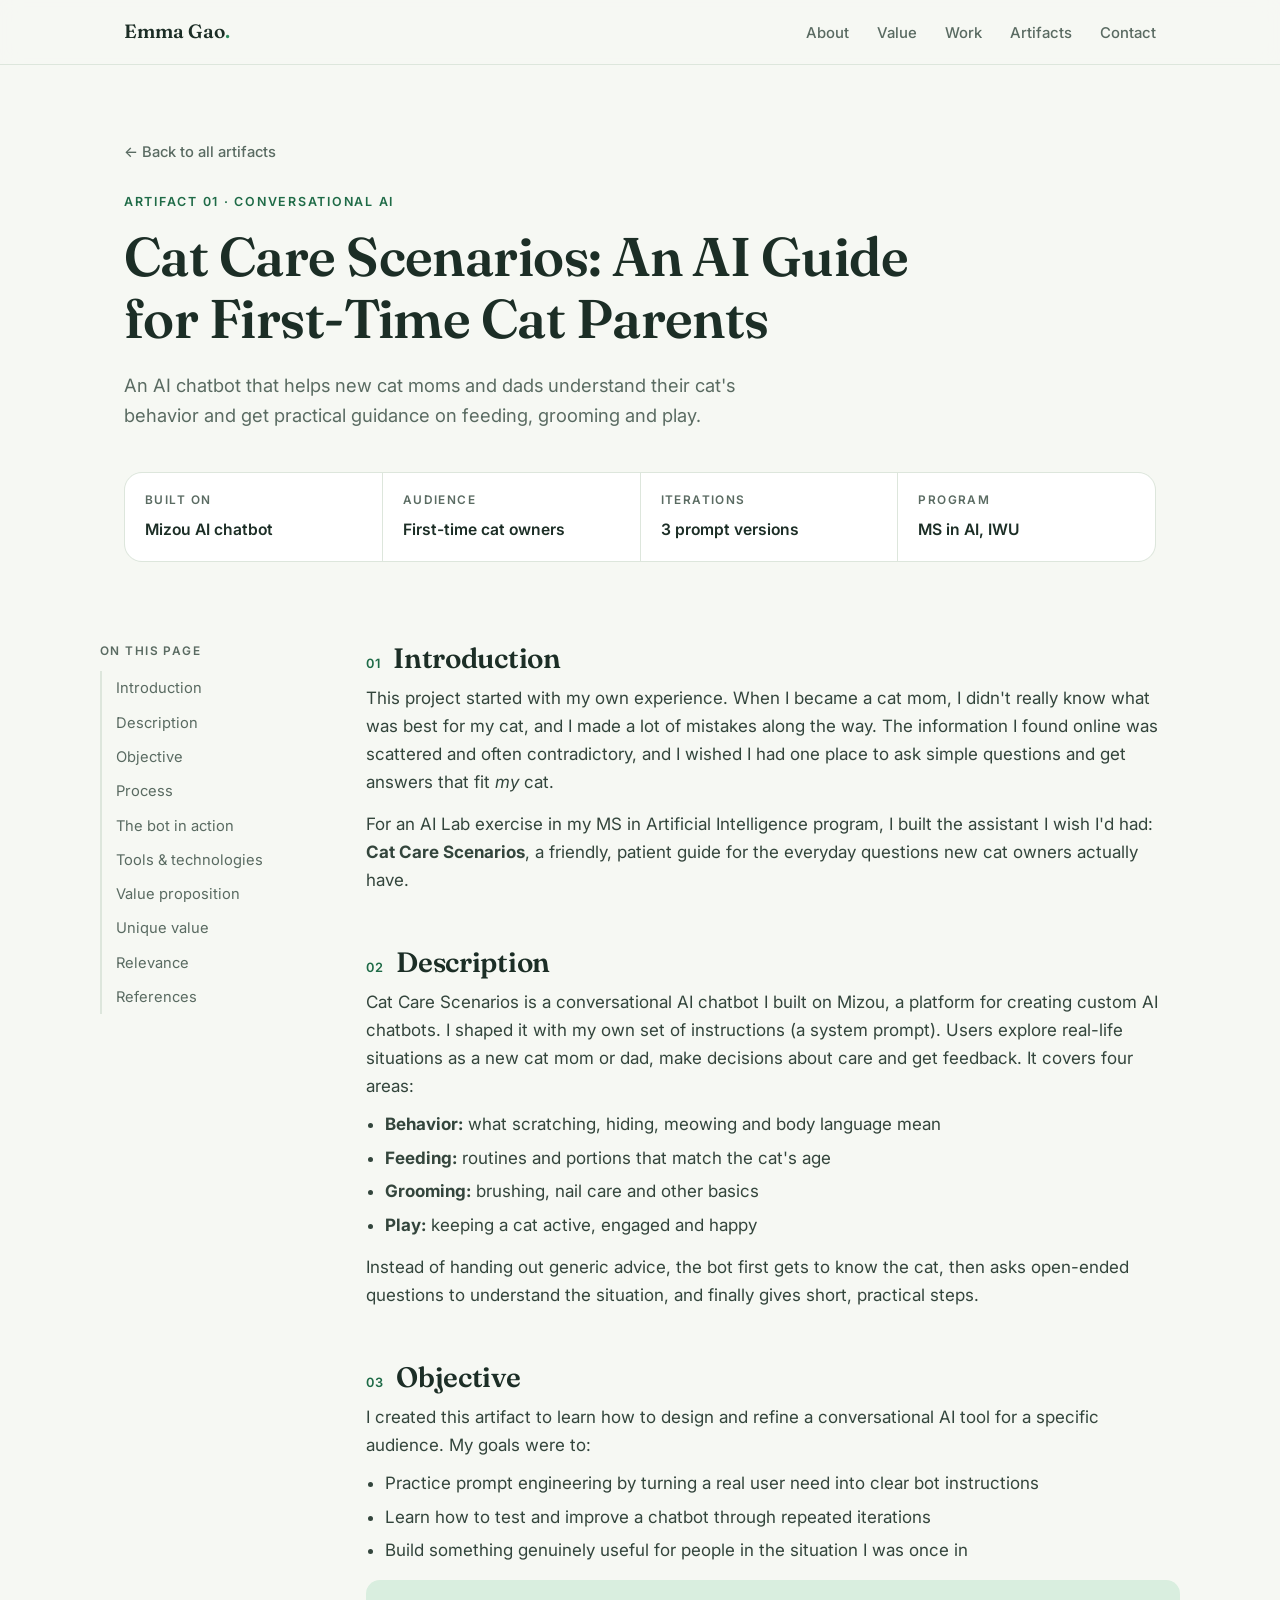
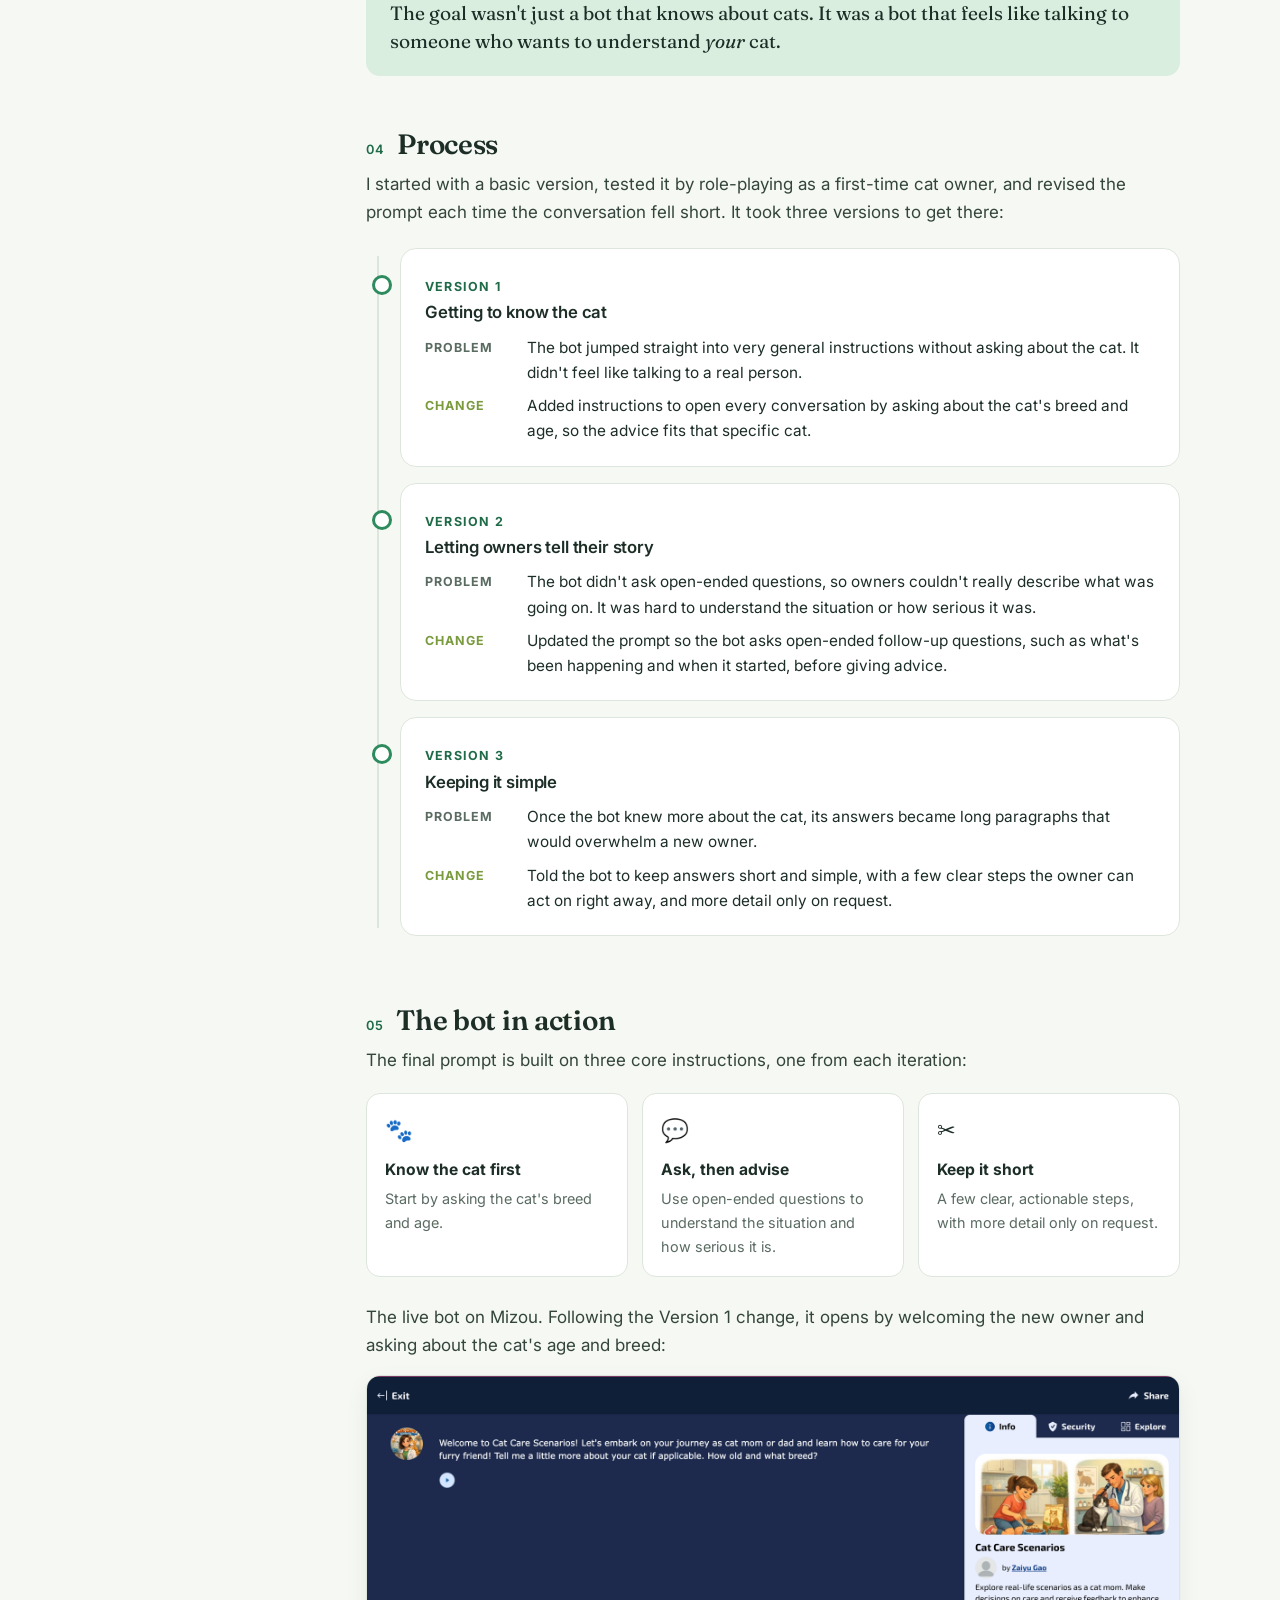
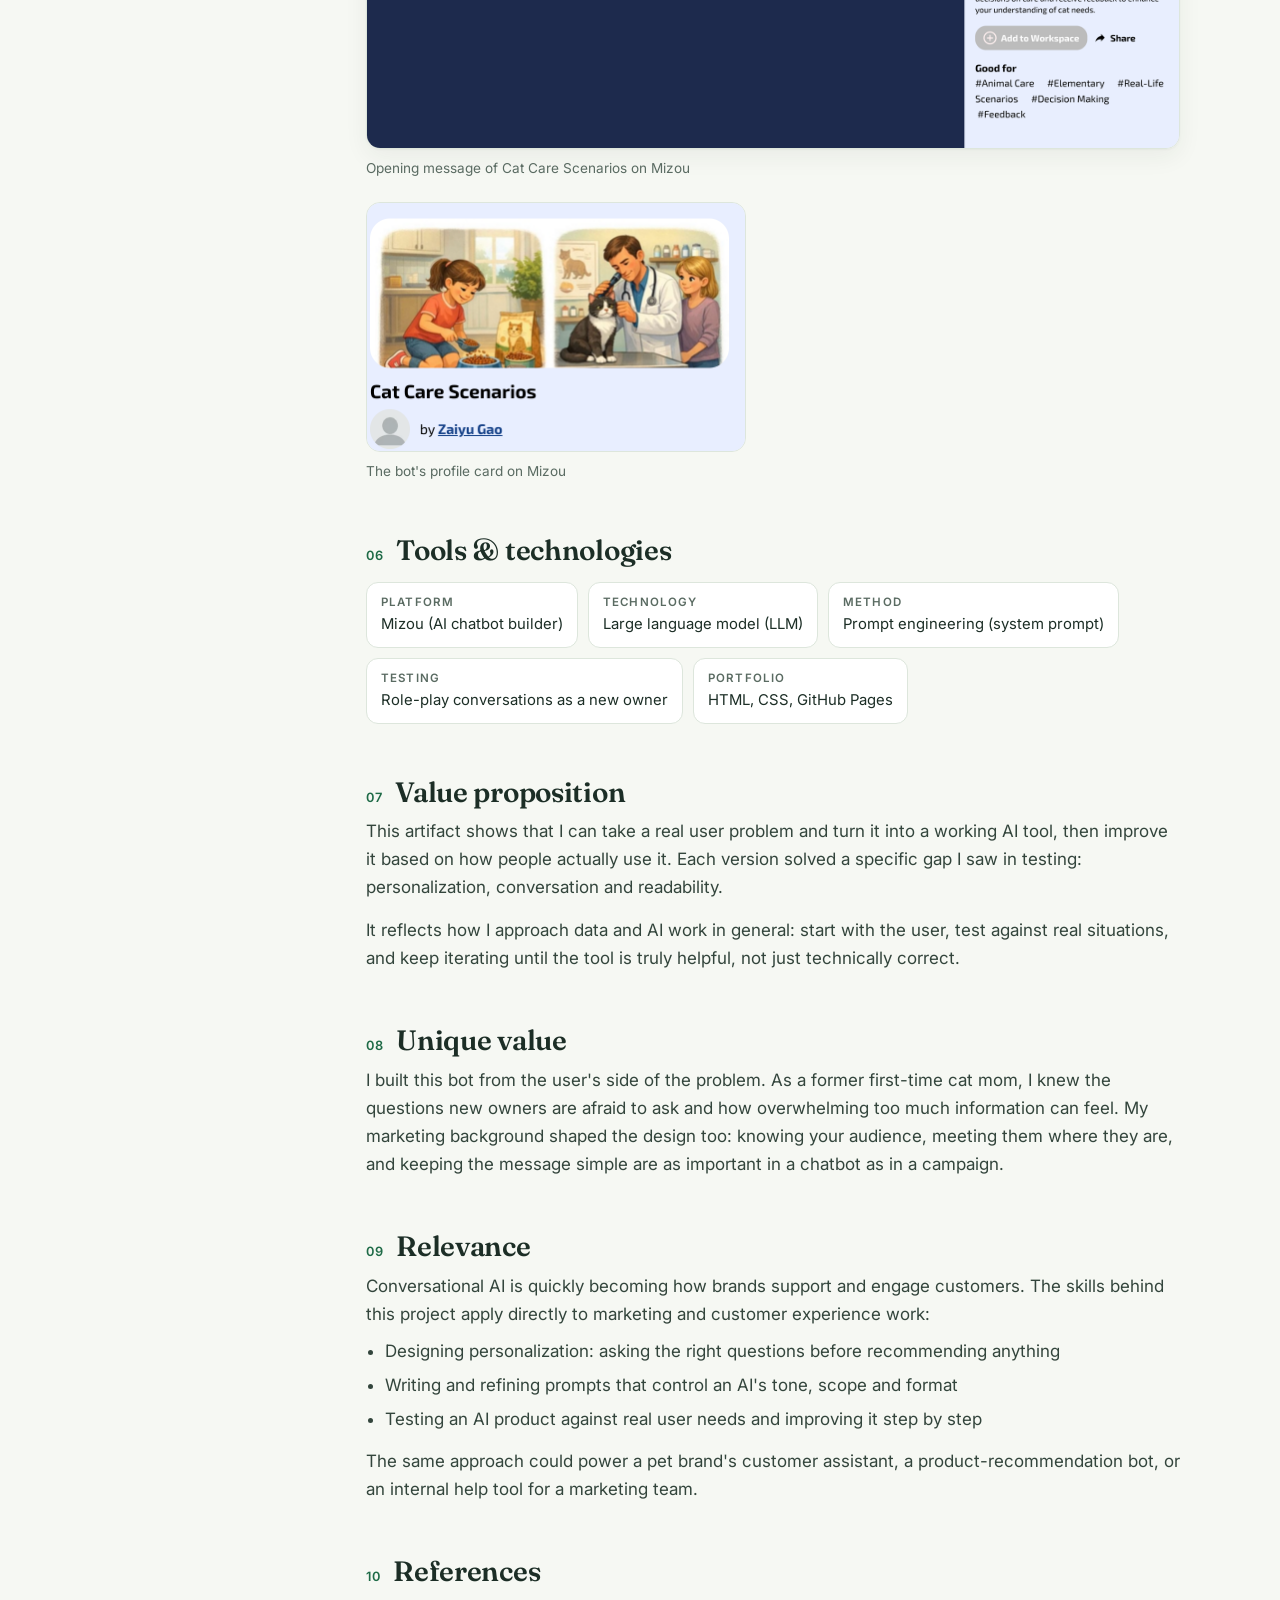
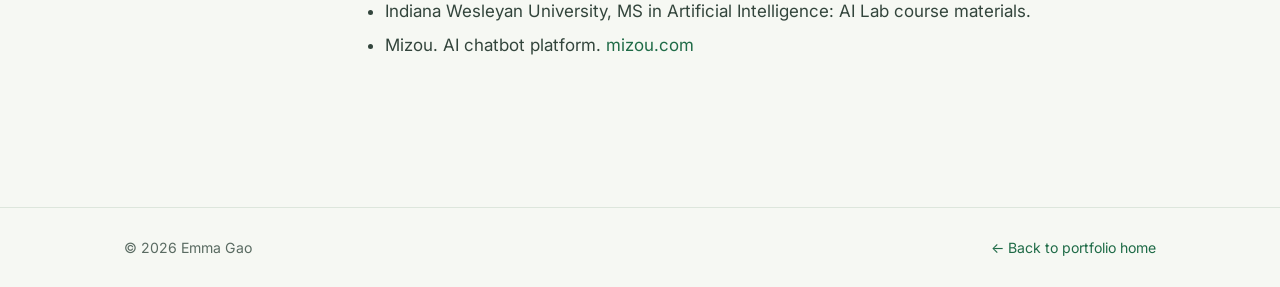
==== artifacts/cat-care-bot.html @ 6e809ac0 "Add portfolio site with Artifact 1: First-Time Cat Parent Assistant Co-Authored-By: Claude Opus 5.5 " ====
<!DOCTYPE html>
<html lang="en">
<head>
  <meta charset="UTF-8">
  <meta name="viewport" content="width=device-width, initial-scale=1.0">
  <title>Artifact 1: Cat Care Scenarios — Emma Gao</title>
  <meta name="description" content="An AI chatbot that helps first-time cat owners with cat behavior, feeding, grooming and play, refined over three prompt iterations.">
  <link rel="preconnect" href="https://fonts.googleapis.com">
  <link rel="preconnect" href="https://fonts.gstatic.com" crossorigin>
  <link href="https://fonts.googleapis.com/css2?family=Fraunces:ital,opsz,wght@0,9..144,500;0,9..144,600;1,9..144,500&family=Inter:wght@400;500;600;700&display=swap" rel="stylesheet">
  <link rel="stylesheet" href="../assets/style.css">
</head>
<body>

  <nav class="nav">
    <div class="wrap">
      <a href="../index.html" class="brand">Emma Gao<span>.</span></a>
      <ul>
        <li><a href="../index.html#about">About</a></li>
        <li><a href="../index.html#value">Value</a></li>
        <li><a href="../index.html#work">Work</a></li>
        <li><a href="../index.html#artifacts">Artifacts</a></li>
        <li><a href="../index.html#contact">Contact</a></li>
      </ul>
    </div>
  </nav>

  <header class="art-hero">
    <div class="wrap">
      <a href="../index.html#artifacts" class="back">← Back to all artifacts</a>
      <span class="eyebrow" style="display:block">Artifact 01 · Conversational AI</span>
      <h1>Cat Care Scenarios: An AI Guide for First-Time Cat Parents</h1>
      <p class="lead">An AI chatbot that helps new cat moms and dads understand their cat's behavior and get practical guidance on feeding, grooming and play.</p>
      <div class="summary-strip">
        <div><small>Built on</small><strong>Mizou AI chatbot</strong></div>
        <div><small>Audience</small><strong>First-time cat owners</strong></div>
        <div><small>Iterations</small><strong>3 prompt versions</strong></div>
        <div><small>Program</small><strong>MS in AI, IWU</strong></div>
      </div>
    </div>
  </header>

  <div class="wrap art-layout">
    <nav class="toc" aria-label="On this page">
      <p>On this page</p>
      <ol>
        <li><a href="#introduction">Introduction</a></li>
        <li><a href="#description">Description</a></li>
        <li><a href="#objective">Objective</a></li>
        <li><a href="#process">Process</a></li>
        <li><a href="#evidence">The bot in action</a></li>
        <li><a href="#tools">Tools &amp; technologies</a></li>
        <li><a href="#value">Value proposition</a></li>
        <li><a href="#unique">Unique value</a></li>
        <li><a href="#relevance">Relevance</a></li>
        <li><a href="#references">References</a></li>
      </ol>
    </nav>

    <main>
      <section class="block" id="introduction">
        <h2><span class="n">01</span>Introduction</h2>
        <p>This project started with my own experience. When I became a cat mom, I didn't really know what was best for my cat, and I made a lot of mistakes along the way. The information I found online was scattered and often contradictory, and I wished I had one place to ask simple questions and get answers that fit <em>my</em> cat.</p>
        <p>For an AI Lab exercise in my MS in Artificial Intelligence program, I built the assistant I wish I'd had: <strong>Cat Care Scenarios</strong>, a friendly, patient guide for the everyday questions new cat owners actually have.</p>
      </section>

      <section class="block" id="description">
        <h2><span class="n">02</span>Description</h2>
        <p>Cat Care Scenarios is a conversational AI chatbot I built on Mizou, a platform for creating custom AI chatbots. I shaped it with my own set of instructions (a system prompt). Users explore real-life situations as a new cat mom or dad, make decisions about care and get feedback. It covers four areas:</p>
        <ul>
          <li><strong>Behavior:</strong> what scratching, hiding, meowing and body language mean</li>
          <li><strong>Feeding:</strong> routines and portions that match the cat's age</li>
          <li><strong>Grooming:</strong> brushing, nail care and other basics</li>
          <li><strong>Play:</strong> keeping a cat active, engaged and happy</li>
        </ul>
        <p>Instead of handing out generic advice, the bot first gets to know the cat, then asks open-ended questions to understand the situation, and finally gives short, practical steps.</p>
      </section>

      <section class="block" id="objective">
        <h2><span class="n">03</span>Objective</h2>
        <p>I created this artifact to learn how to design and refine a conversational AI tool for a specific audience. My goals were to:</p>
        <ul>
          <li>Practice prompt engineering by turning a real user need into clear bot instructions</li>
          <li>Learn how to test and improve a chatbot through repeated iterations</li>
          <li>Build something genuinely useful for people in the situation I was once in</li>
        </ul>
        <div class="callout">The goal wasn't just a bot that knows about cats. It was a bot that feels like talking to someone who wants to understand <em>your</em> cat.</div>
      </section>

      <section class="block" id="process">
        <h2><span class="n">04</span>Process</h2>
        <p>I started with a basic version, tested it by role-playing as a first-time cat owner, and revised the prompt each time the conversation fell short. It took three versions to get there:</p>

        <div class="timeline">
          <div class="step">
            <span class="v">Version 1</span>
            <h3>Getting to know the cat</h3>
            <div class="row"><b>Problem</b><span>The bot jumped straight into very general instructions without asking about the cat. It didn't feel like talking to a real person.</span></div>
            <div class="row fix"><b>Change</b><span>Added instructions to open every conversation by asking about the cat's breed and age, so the advice fits that specific cat.</span></div>
          </div>
          <div class="step">
            <span class="v">Version 2</span>
            <h3>Letting owners tell their story</h3>
            <div class="row"><b>Problem</b><span>The bot didn't ask open-ended questions, so owners couldn't really describe what was going on. It was hard to understand the situation or how serious it was.</span></div>
            <div class="row fix"><b>Change</b><span>Updated the prompt so the bot asks open-ended follow-up questions, such as what's been happening and when it started, before giving advice.</span></div>
          </div>
          <div class="step">
            <span class="v">Version 3</span>
            <h3>Keeping it simple</h3>
            <div class="row"><b>Problem</b><span>Once the bot knew more about the cat, its answers became long paragraphs that would overwhelm a new owner.</span></div>
            <div class="row fix"><b>Change</b><span>Told the bot to keep answers short and simple, with a few clear steps the owner can act on right away, and more detail only on request.</span></div>
          </div>
        </div>
      </section>

      <section class="block" id="evidence">
        <h2><span class="n">05</span>The bot in action</h2>
        <p>The final prompt is built on three core instructions, one from each iteration:</p>
        <div class="rules">
          <div class="rule"><div class="k">🐾</div><h4>Know the cat first</h4><p>Start by asking the cat's breed and age.</p></div>
          <div class="rule"><div class="k">💬</div><h4>Ask, then advise</h4><p>Use open-ended questions to understand the situation and how serious it is.</p></div>
          <div class="rule"><div class="k">✂️</div><h4>Keep it short</h4><p>A few clear, actionable steps, with more detail only on request.</p></div>
        </div>

        <p style="margin-top:1.6rem">The live bot on Mizou. Following the Version 1 change, it opens by welcoming the new owner and asking about the cat's age and breed:</p>
        <figure class="shot-wide">
          <img src="../images/cat-bot-welcome.png" alt="Cat Care Scenarios chatbot on Mizou, opening by asking the cat's age and breed">
          <figcaption>Opening message of Cat Care Scenarios on Mizou</figcaption>
        </figure>
        <figure class="shot-card">
          <img src="../images/cat-bot-card.png" alt="Cat Care Scenarios bot profile card by Zaiyu Gao">
          <figcaption>The bot's profile card on Mizou</figcaption>
        </figure>
      </section>

      <section class="block" id="tools">
        <h2><span class="n">06</span>Tools &amp; technologies</h2>
        <div class="chips">
          <div class="chip"><b>Platform</b>Mizou (AI chatbot builder)</div>
          <div class="chip"><b>Technology</b>Large language model (LLM)</div>
          <div class="chip"><b>Method</b>Prompt engineering (system prompt)</div>
          <div class="chip"><b>Testing</b>Role-play conversations as a new owner</div>
          <div class="chip"><b>Portfolio</b>HTML, CSS, GitHub Pages</div>
        </div>
      </section>

      <section class="block" id="value">
        <h2><span class="n">07</span>Value proposition</h2>
        <p>This artifact shows that I can take a real user problem and turn it into a working AI tool, then improve it based on how people actually use it. Each version solved a specific gap I saw in testing: personalization, conversation and readability.</p>
        <p>It reflects how I approach data and AI work in general: start with the user, test against real situations, and keep iterating until the tool is truly helpful, not just technically correct.</p>
      </section>

      <section class="block" id="unique">
        <h2><span class="n">08</span>Unique value</h2>
        <p>I built this bot from the user's side of the problem. As a former first-time cat mom, I knew the questions new owners are afraid to ask and how overwhelming too much information can feel. My marketing background shaped the design too: knowing your audience, meeting them where they are, and keeping the message simple are as important in a chatbot as in a campaign.</p>
      </section>

      <section class="block" id="relevance">
        <h2><span class="n">09</span>Relevance</h2>
        <p>Conversational AI is quickly becoming how brands support and engage customers. The skills behind this project apply directly to marketing and customer experience work:</p>
        <ul>
          <li>Designing personalization: asking the right questions before recommending anything</li>
          <li>Writing and refining prompts that control an AI's tone, scope and format</li>
          <li>Testing an AI product against real user needs and improving it step by step</li>
        </ul>
        <p>The same approach could power a pet brand's customer assistant, a product-recommendation bot, or an internal help tool for a marketing team.</p>
      </section>

      <section class="block" id="references">
        <h2><span class="n">10</span>References</h2>
        <ul>
          <li>Indiana Wesleyan University, MS in Artificial Intelligence: AI Lab course materials.</li>
          <li>Mizou. AI chatbot platform. <a href="https://mizou.com" target="_blank" rel="noopener">mizou.com</a></li>
        </ul>
      </section>
    </main>
  </div>

  <footer>
    <div class="wrap">
      <span>© 2026 Emma Gao</span>
      <a href="../index.html">← Back to portfolio home</a>
    </div>
  </footer>

</body>
</html>
---- assets/style.css ----
/* ============ Emma Gao — Portfolio ============ */
:root {
  --bg: #F6F8F3;
  --bg-alt: #ECF2EA;
  --card: #FFFFFF;
  --ink: #1C2E26;
  --muted: #5A6B62;
  --line: #DDE6DC;
  --accent: #2E8B5E;
  --accent-dark: #1F6B47;
  --accent-soft: #D9EEDF;
  --sage: #7A9A3E;
  --sage-soft: #EEF3DC;
  --radius: 18px;
  --shadow: 0 1px 2px rgba(28,46,38,.04), 0 8px 24px rgba(28,46,38,.06);
  --max: 1080px;
}

* { box-sizing: border-box; margin: 0; padding: 0; }
html { scroll-behavior: smooth; }
body {
  font-family: "Inter", system-ui, -apple-system, "Segoe UI", sans-serif;
  background: var(--bg);
  color: var(--ink);
  line-height: 1.65;
  font-size: 17px;
  -webkit-font-smoothing: antialiased;
}
img { max-width: 100%; display: block; }
a { color: var(--accent-dark); text-decoration: none; }
a:hover { text-decoration: underline; }

h1, h2, h3 { font-family: "Fraunces", Georgia, serif; font-weight: 600; line-height: 1.15; letter-spacing: -0.01em; }
h1 { font-size: clamp(2.6rem, 6vw, 4.2rem); }
h2 { font-size: clamp(1.8rem, 3.5vw, 2.4rem); margin-bottom: .6rem; }
h3 { font-size: 1.3rem; margin-bottom: .4rem; }
p + p { margin-top: .9rem; }

.wrap { max-width: var(--max); margin: 0 auto; padding: 0 24px; }
section { padding: 88px 0; }
.alt { background: var(--bg-alt); }

.eyebrow {
  display: inline-block;
  font-size: .78rem; font-weight: 600; letter-spacing: .14em; text-transform: uppercase;
  color: var(--accent-dark);
  margin-bottom: .8rem;
}
.lead { font-size: 1.15rem; color: var(--muted); max-width: 640px; }

/* ---------- Nav ---------- */
.nav {
  position: sticky; top: 0; z-index: 10;
  background: rgba(246,248,243,.88);
  backdrop-filter: blur(10px);
  border-bottom: 1px solid var(--line);
}
.nav .wrap { display: flex; align-items: center; justify-content: space-between; height: 64px; }
.brand { font-family: "Fraunces", serif; font-weight: 600; font-size: 1.2rem; color: var(--ink); }
.brand span { color: var(--accent); }
.nav ul { display: flex; gap: 28px; list-style: none; }
.nav ul a { color: var(--muted); font-size: .93rem; font-weight: 500; }
.nav ul a:hover { color: var(--ink); text-decoration: none; }

/* ---------- Buttons ---------- */
.btn {
  display: inline-flex; align-items: center; gap: 8px;
  padding: 12px 22px; border-radius: 999px;
  font-weight: 600; font-size: .95rem;
  transition: transform .15s ease, background .15s ease, box-shadow .15s ease;
}
.btn:hover { text-decoration: none; transform: translateY(-1px); }
.btn-primary { background: #1F4D3A; color: #fff; }
.btn-primary:hover { background: #1F6B47; box-shadow: var(--shadow); }
.btn-ghost { border: 1.5px solid var(--ink); color: var(--ink); }
.btn-ghost:hover { background: var(--ink); color: #fff; }

/* ---------- Hero ---------- */
.hero { padding: 110px 0 96px; position: relative; overflow: hidden; }
.hero::before {
  content: ""; position: absolute; right: -160px; top: -120px;
  width: 520px; height: 520px; border-radius: 50%;
  background: radial-gradient(circle at 35% 35%, var(--accent-soft), transparent 70%);
  z-index: -1;
}
.hero::after {
  content: ""; position: absolute; right: 140px; bottom: -180px;
  width: 360px; height: 360px; border-radius: 50%;
  background: radial-gradient(circle, var(--sage-soft), transparent 70%);
  z-index: -1;
}
.hero h1 em { font-style: italic; color: var(--accent); }
.hero .lead { margin: 1.4rem 0 2.2rem; font-size: 1.25rem; }
.hero .actions { display: flex; gap: 14px; flex-wrap: wrap; }
.tags { display: flex; flex-wrap: wrap; gap: 8px; margin-top: 2.4rem; }
.tag {
  font-size: .82rem; font-weight: 500; color: var(--muted);
  background: var(--card); border: 1px solid var(--line);
  padding: 6px 12px; border-radius: 999px;
}

/* ---------- About ---------- */
.about-grid { display: grid; grid-template-columns: 1.4fr 1fr; gap: 56px; align-items: start; }
.facts { background: var(--card); border: 1px solid var(--line); border-radius: var(--radius); padding: 28px; box-shadow: var(--shadow); }
.facts h4 { font-size: .78rem; letter-spacing: .12em; text-transform: uppercase; color: var(--muted); margin: 18px 0 6px; font-weight: 600; }
.facts h4:first-child { margin-top: 0; }
.facts p { font-size: .97rem; margin: 0; }
.facts p + p { margin-top: 2px; }

/* ---------- Value prop ---------- */
.value-statement {
  font-family: "Fraunces", serif; font-size: clamp(1.4rem, 2.6vw, 1.9rem);
  line-height: 1.35; max-width: 860px; margin: .6rem 0 3rem;
}
.value-statement mark { background: linear-gradient(transparent 62%, var(--accent-soft) 62%); color: inherit; }
.pillars { display: grid; grid-template-columns: repeat(3, 1fr); gap: 22px; }
.pillar { background: var(--card); border: 1px solid var(--line); border-radius: var(--radius); padding: 28px; }
.pillar .icon {
  width: 44px; height: 44px; border-radius: 12px;
  display: grid; place-items: center; font-size: 1.3rem;
  background: var(--accent-soft); margin-bottom: 16px;
}
.pillar:nth-child(2) .icon { background: var(--sage-soft); }
.pillar:nth-child(3) .icon { background: #E2EDE8; }
.pillar p { color: var(--muted); font-size: .97rem; }

/* ---------- Cards ---------- */
.grid-2 { display: grid; grid-template-columns: repeat(2, 1fr); gap: 22px; margin-top: 2.2rem; }
.card {
  background: var(--card); border: 1px solid var(--line); border-radius: var(--radius);
  padding: 30px; box-shadow: var(--shadow);
  display: flex; flex-direction: column;
}
.card .meta { font-size: .8rem; font-weight: 600; letter-spacing: .1em; text-transform: uppercase; color: var(--sage); margin-bottom: 10px; }
.card p { color: var(--muted); font-size: .98rem; }
.card .tags { margin-top: auto; padding-top: 20px; }

.artifact-card {
  display: grid; grid-template-columns: 220px 1fr; gap: 32px; align-items: center;
  background: var(--card); border: 1px solid var(--line); border-radius: 24px;
  padding: 28px; box-shadow: var(--shadow); margin-top: 2.2rem;
  transition: transform .2s ease, box-shadow .2s ease;
  color: inherit;
}
.artifact-card:hover { transform: translateY(-3px); box-shadow: 0 16px 40px rgba(28,46,38,.10); text-decoration: none; }
.artifact-art {
  aspect-ratio: 1; border-radius: 18px;
  background: linear-gradient(145deg, var(--accent-soft), var(--sage-soft));
  display: grid; place-items: center; font-size: 4.2rem;
}
.artifact-card .num { font-size: .8rem; font-weight: 600; letter-spacing: .12em; text-transform: uppercase; color: var(--accent-dark); }
.artifact-card h3 { font-size: 1.6rem; margin: 6px 0 10px; }
.artifact-card p { color: var(--muted); }
.artifact-card .more { display: inline-block; margin-top: 16px; font-weight: 600; color: var(--accent-dark); }
.coming {
  margin-top: 18px; padding: 22px 28px; border: 1.5px dashed var(--line); border-radius: 18px;
  color: var(--muted); font-size: .95rem; text-align: center;
}

/* ---------- Contact / footer ---------- */
.contact { text-align: center; }
.contact .lead { margin: 0 auto 2rem; }
.contact .actions { display: flex; justify-content: center; gap: 14px; flex-wrap: wrap; }
footer { border-top: 1px solid var(--line); padding: 28px 0; color: var(--muted); font-size: .88rem; }
footer .wrap { display: flex; justify-content: space-between; flex-wrap: wrap; gap: 8px; }

/* ============ Artifact page ============ */
.art-hero { padding: 72px 0 56px; }
.back { font-size: .92rem; font-weight: 500; color: var(--muted); display: inline-block; margin-bottom: 28px; }
.art-hero h1 { font-size: clamp(2.2rem, 5vw, 3.4rem); max-width: 800px; }
.art-hero .lead { margin-top: 1.2rem; }
.summary-strip {
  display: grid; grid-template-columns: repeat(4, 1fr); gap: 1px;
  background: var(--line); border: 1px solid var(--line); border-radius: var(--radius);
  overflow: hidden; margin-top: 2.6rem;
}
.summary-strip div { background: var(--card); padding: 18px 20px; }
.summary-strip small { display: block; font-size: .74rem; letter-spacing: .12em; text-transform: uppercase; color: var(--muted); font-weight: 600; margin-bottom: 4px; }
.summary-strip strong { font-weight: 600; font-size: .98rem; }

.art-layout { display: grid; grid-template-columns: 210px 1fr; gap: 56px; padding: 24px 0 96px; }
.toc { position: sticky; top: 96px; align-self: start; }
.toc p { font-size: .74rem; letter-spacing: .12em; text-transform: uppercase; color: var(--muted); font-weight: 600; margin-bottom: 10px; }
.toc ol { list-style: none; border-left: 2px solid var(--line); }
.toc a { display: block; padding: 5px 0 5px 14px; color: var(--muted); font-size: .92rem; margin-left: -2px; border-left: 2px solid transparent; }
.toc a:hover { color: var(--ink); border-left-color: var(--accent); text-decoration: none; }

.block { padding: 0 0 52px; scroll-margin-top: 90px; }
.block h2 { font-size: 1.75rem; display: flex; align-items: baseline; gap: 12px; }
.block h2 .n { font-family: "Inter", sans-serif; font-size: .8rem; font-weight: 600; color: var(--accent-dark); letter-spacing: .08em; }
.block p, .block li { color: #33453C; }
.block ul { padding-left: 1.2rem; margin-top: .6rem; }
.block li + li { margin-top: .35rem; }

.callout {
  background: var(--accent-soft); border-radius: 14px; padding: 20px 24px; margin-top: 1rem;
  font-family: "Fraunces", serif; font-size: 1.2rem; line-height: 1.45; color: var(--ink);
}

/* Timeline */
.timeline { position: relative; margin-top: 1.4rem; padding-left: 34px; }
.timeline::before { content: ""; position: absolute; left: 11px; top: 8px; bottom: 8px; width: 2px; background: var(--line); }
.step { position: relative; background: var(--card); border: 1px solid var(--line); border-radius: 16px; padding: 22px 24px; margin-bottom: 16px; }
.step::before {
  content: ""; position: absolute; left: -29px; top: 26px;
  width: 14px; height: 14px; border-radius: 50%;
  background: var(--card); border: 3px solid var(--accent);
}
.step .v { font-size: .78rem; font-weight: 700; letter-spacing: .1em; text-transform: uppercase; color: var(--accent-dark); }
.step h3 { font-family: "Inter", sans-serif; font-size: 1.05rem; font-weight: 600; margin: 4px 0 12px; }
.step .row { display: grid; grid-template-columns: 92px 1fr; gap: 10px; font-size: .96rem; }
.step .row + .row { margin-top: 8px; }
.step .row b { font-size: .78rem; letter-spacing: .08em; text-transform: uppercase; color: var(--muted); padding-top: 3px; }
.step .row.fix b { color: var(--sage); }

/* Prompt rules */
.rules { display: grid; grid-template-columns: repeat(3, 1fr); gap: 14px; margin-top: 1.2rem; }
.rule { background: var(--card); border: 1px solid var(--line); border-radius: 14px; padding: 18px; }
.rule .k { font-size: 1.4rem; }
.rule h4 { font-size: .98rem; margin: 8px 0 4px; }
.rule p { font-size: .9rem; color: var(--muted); }

/* Screenshots */
.shots { display: grid; grid-template-columns: repeat(3, 1fr); gap: 16px; margin-top: 1.2rem; }
.shot { margin: 0; }
.shot img, .shot .ph {
  width: 100%; aspect-ratio: 3 / 4; object-fit: cover; object-position: top;
  border-radius: 14px; border: 1px solid var(--line); background: var(--card);
}
.shot .ph {
  display: grid; place-items: center; text-align: center; padding: 18px;
  border: 1.5px dashed #C9D8CB; color: var(--muted); font-size: .88rem;
}
.shot figcaption { font-size: .85rem; color: var(--muted); margin-top: 8px; }

/* Tools */
.chips { display: flex; flex-wrap: wrap; gap: 10px; margin-top: 1rem; }
.chip { background: var(--card); border: 1px solid var(--line); border-radius: 12px; padding: 10px 14px; font-size: .93rem; }
.chip b { display: block; font-size: .72rem; letter-spacing: .1em; text-transform: uppercase; color: var(--muted); font-weight: 600; }

/* ---------- Responsive ---------- */
@media (max-width: 860px) {
  .nav ul { display: none; }
  .about-grid, .pillars, .grid-2, .rules, .shots, .art-layout { grid-template-columns: 1fr; }
  .artifact-card { grid-template-columns: 1fr; }
  .artifact-art { aspect-ratio: 16/7; }
  .summary-strip { grid-template-columns: repeat(2, 1fr); }
  .toc { display: none; }
  section { padding: 64px 0; }
}

/* spacing after lists */
.block ul + p, .block .timeline + p { margin-top: .9rem; }

/* Evidence screenshots */
.shot-wide, .shot-card { margin: 1rem 0 0; }
.shot-wide img { width: 100%; border-radius: 14px; border: 1px solid var(--line); box-shadow: var(--shadow); }
.shot-card { max-width: 380px; margin-top: 1.4rem; }
.shot-card img { width: 100%; border-radius: 14px; border: 1px solid var(--line); }
.shot-wide figcaption, .shot-card figcaption { font-size: .85rem; color: var(--muted); margin-top: 8px; }
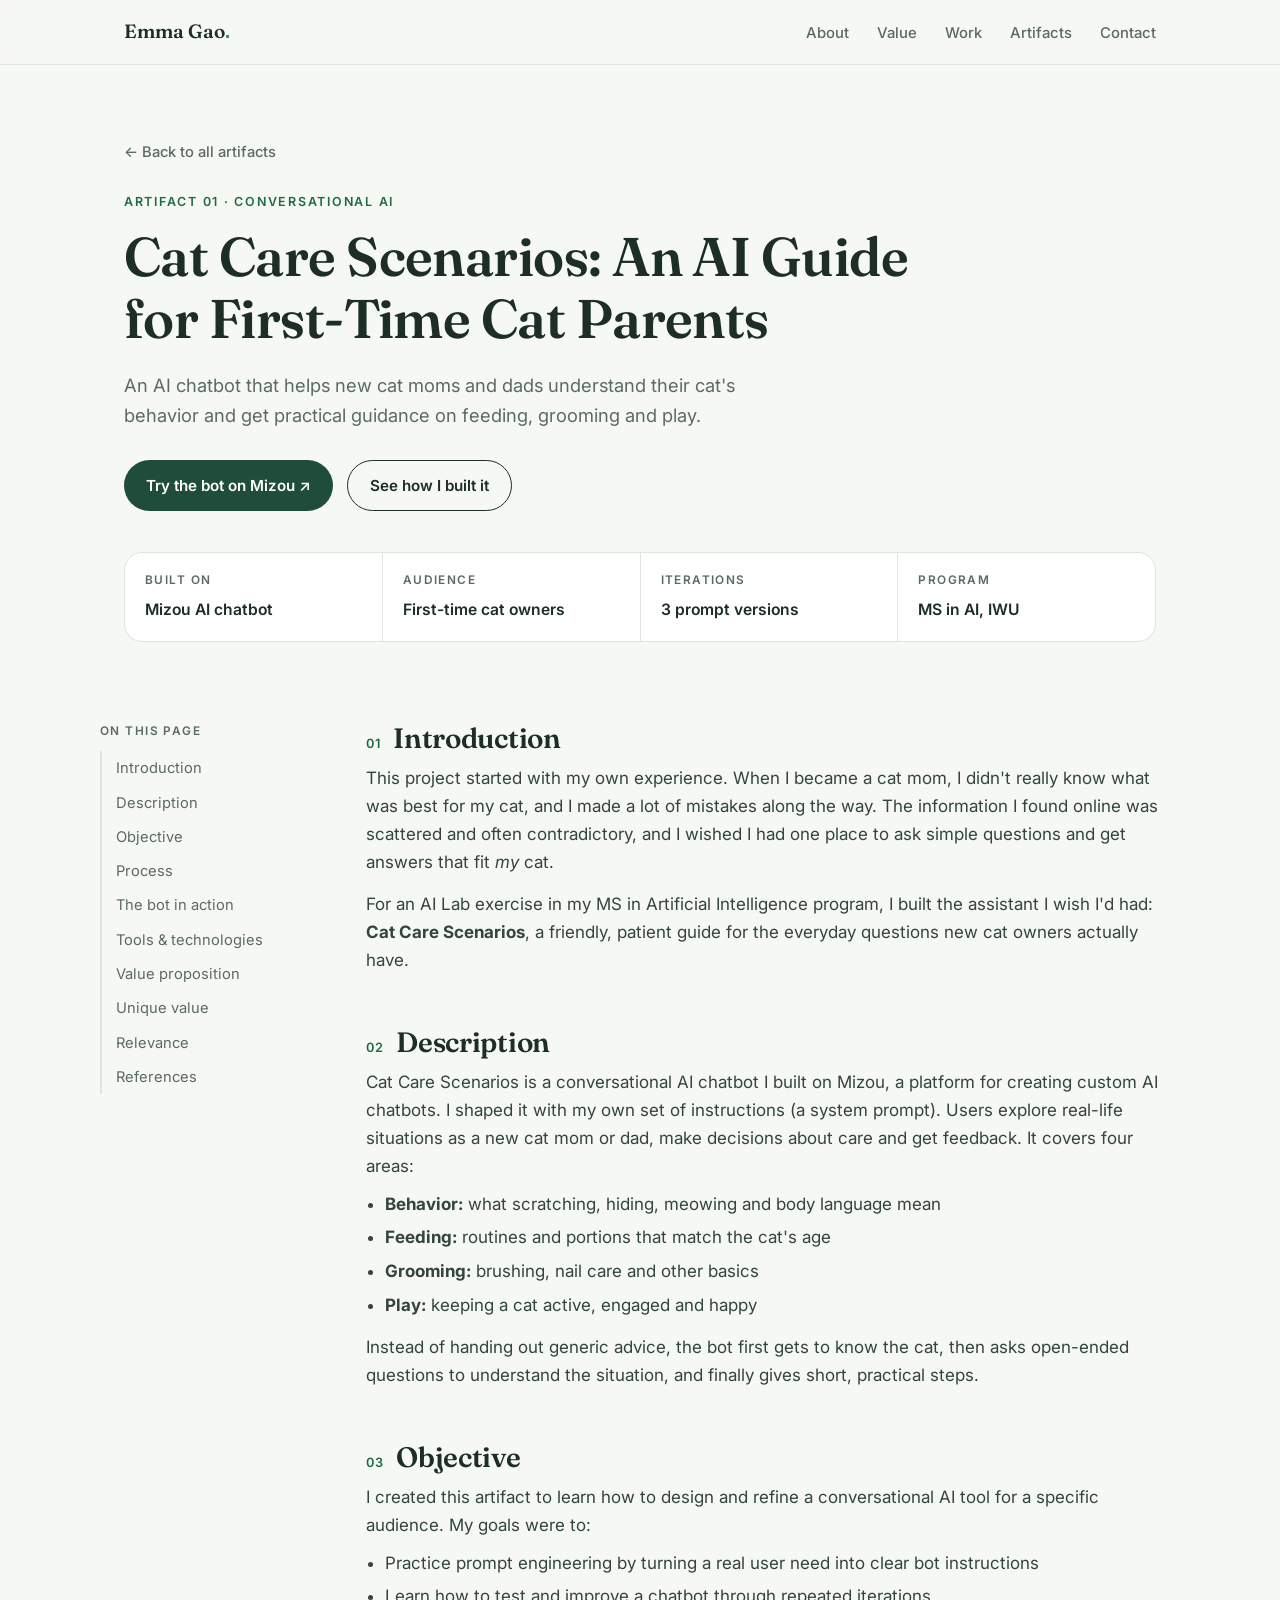
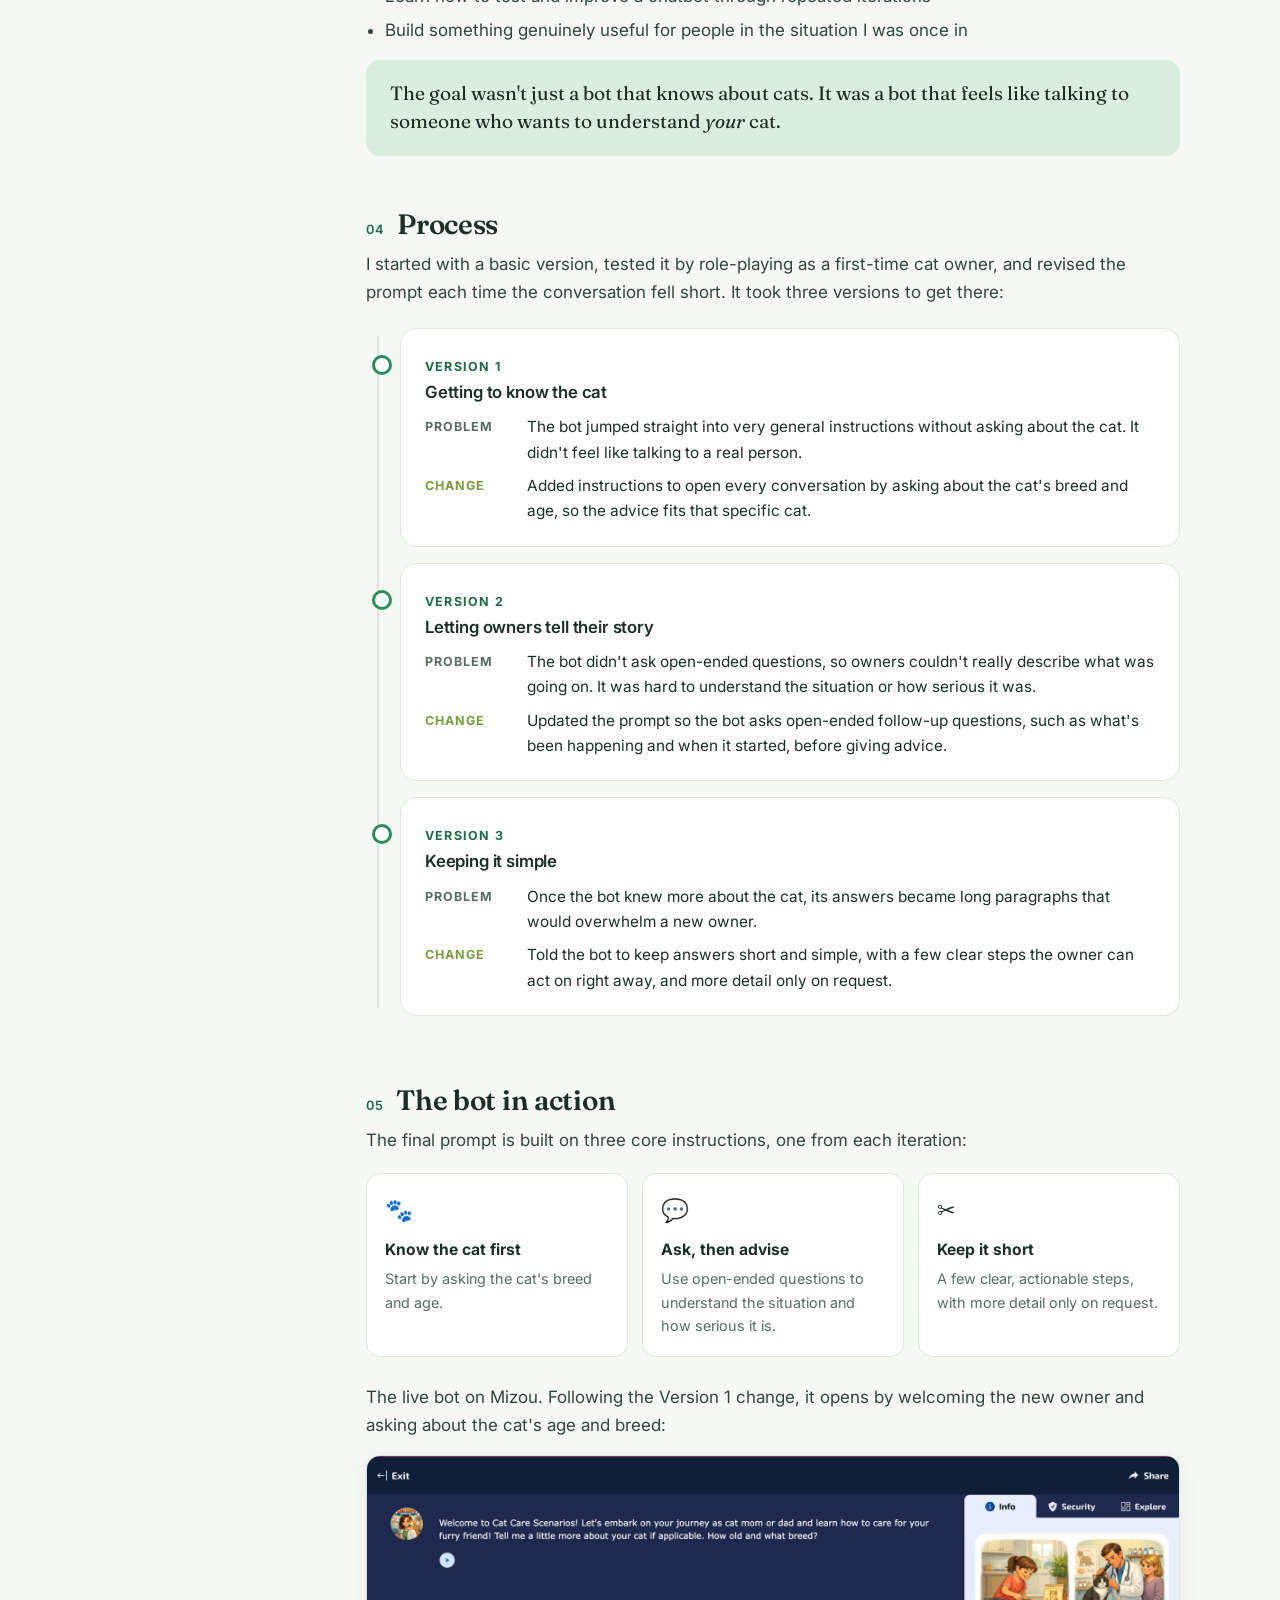
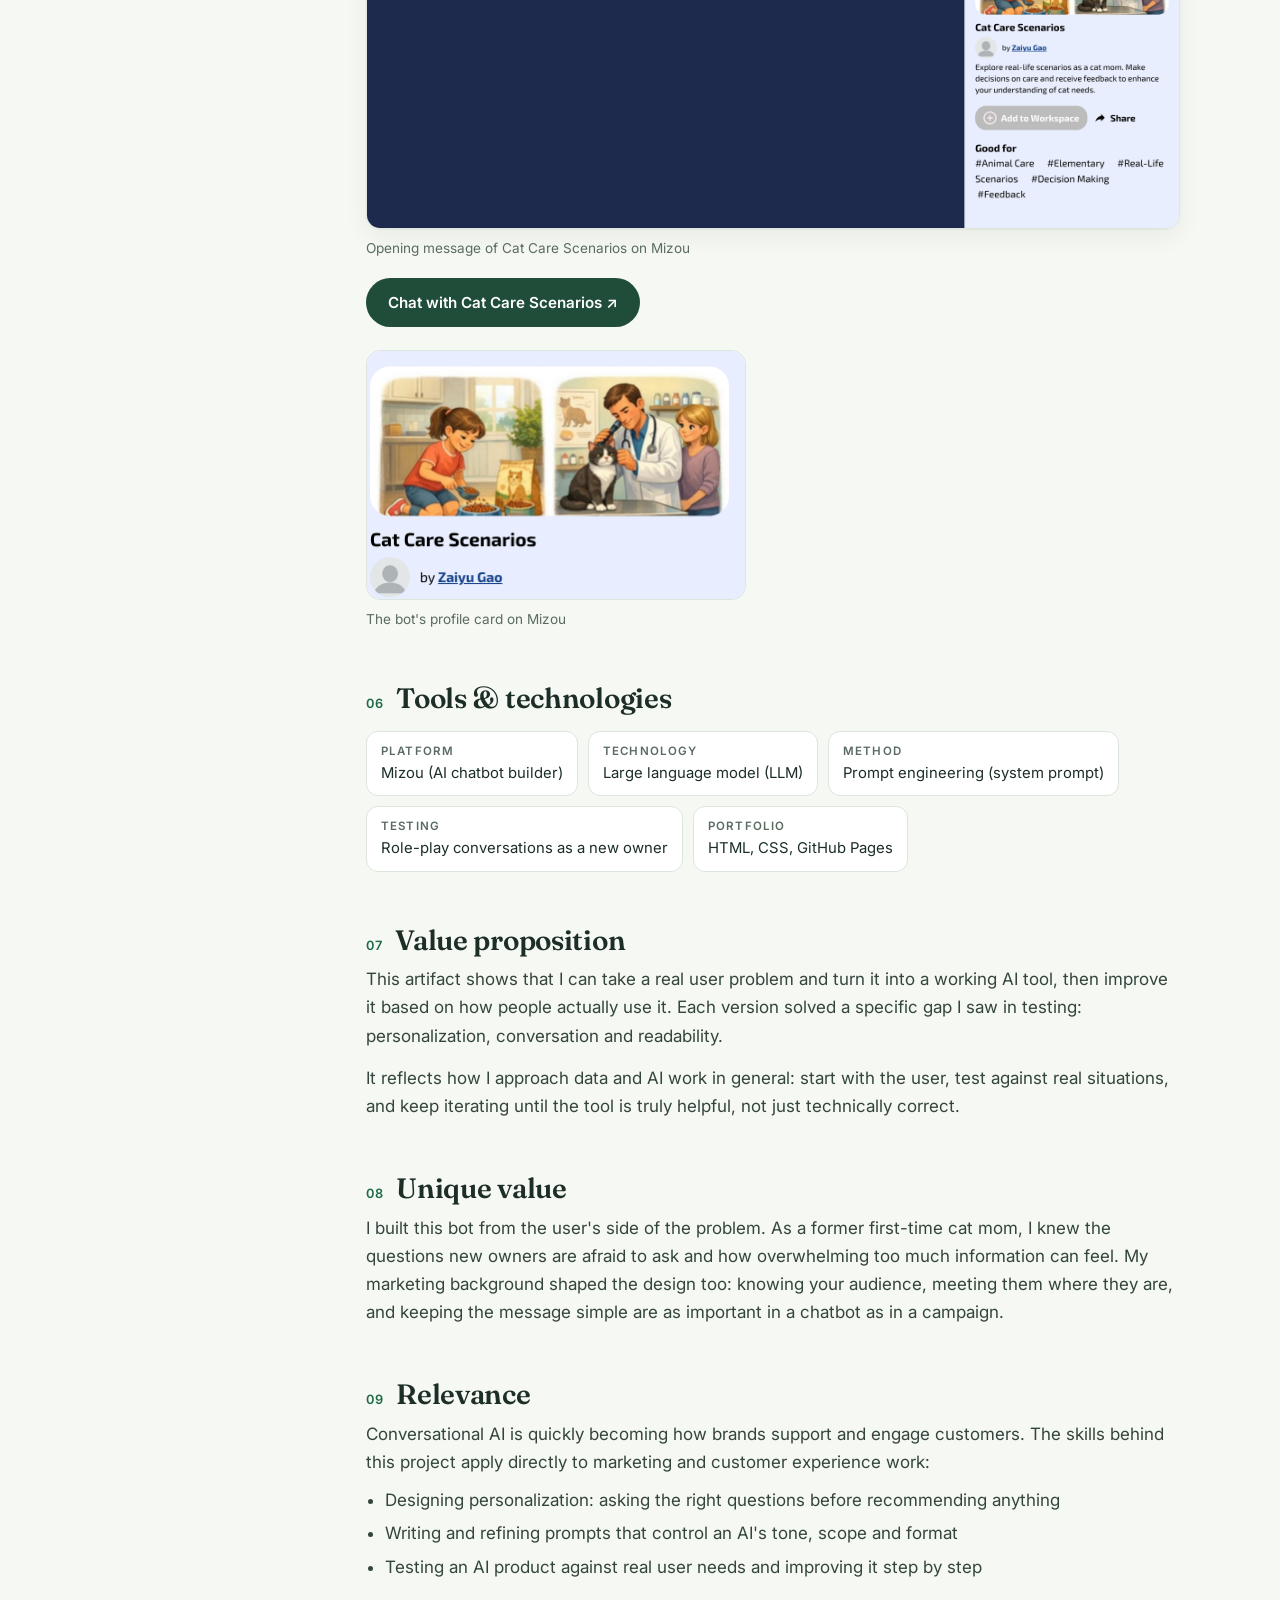
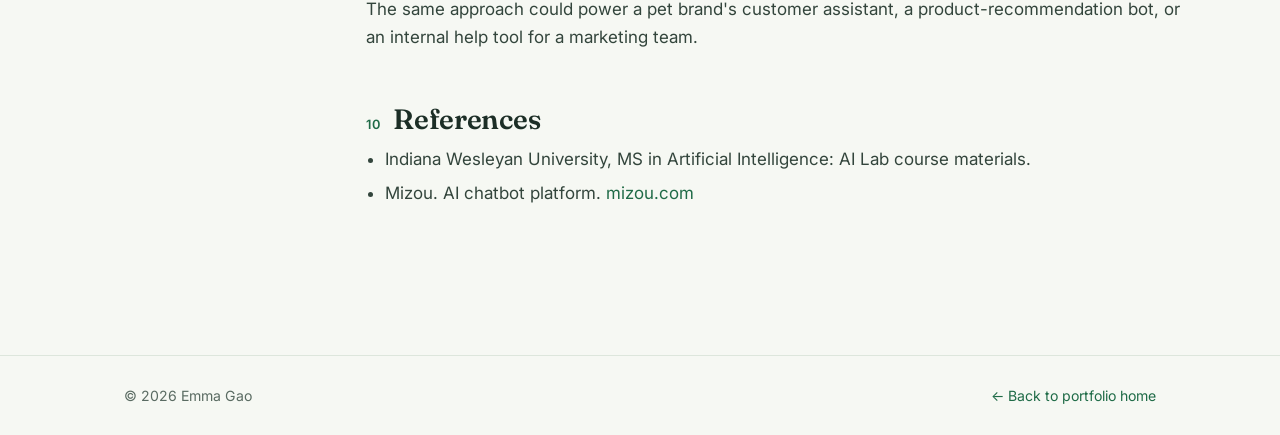
==== commit b4aff273: "Add 'Try the bot' links to the Mizou Cat Care Scenarios bot Co-Authored-By: Claude Opus 5.5 <noreply" ====
--- a/artifacts/cat-care-bot.html
+++ b/artifacts/cat-care-bot.html
@@ -31,6 +31,10 @@
       <span class="eyebrow" style="display:block">Artifact 01 · Conversational AI</span>
       <h1>Cat Care Scenarios: An AI Guide for First-Time Cat Parents</h1>
       <p class="lead">An AI chatbot that helps new cat moms and dads understand their cat's behavior and get practical guidance on feeding, grooming and play.</p>
+      <div class="actions" style="display:flex;gap:14px;flex-wrap:wrap;margin-top:1.8rem">
+        <a href="https://mizou.com/preview-bot?ID=165916" class="btn btn-primary" target="_blank" rel="noopener">Try the bot on Mizou ↗</a>
+        <a href="#process" class="btn btn-ghost">See how I built it</a>
+      </div>
       <div class="summary-strip">
         <div><small>Built on</small><strong>Mizou AI chatbot</strong></div>
         <div><small>Audience</small><strong>First-time cat owners</strong></div>
@@ -127,6 +131,7 @@
           <img src="../images/cat-bot-welcome.png" alt="Cat Care Scenarios chatbot on Mizou, opening by asking the cat's age and breed">
           <figcaption>Opening message of Cat Care Scenarios on Mizou</figcaption>
         </figure>
+        <p style="margin-top:1.2rem"><a href="https://mizou.com/preview-bot?ID=165916" class="btn btn-primary" target="_blank" rel="noopener">Chat with Cat Care Scenarios ↗</a></p>
         <figure class="shot-card">
           <img src="../images/cat-bot-card.png" alt="Cat Care Scenarios bot profile card by Zaiyu Gao">
           <figcaption>The bot's profile card on Mizou</figcaption>
--- a/assets/style.css
+++ b/assets/style.css
@@ -258,3 +258,6 @@
 .shot-card { max-width: 380px; margin-top: 1.4rem; }
 .shot-card img { width: 100%; border-radius: 14px; border: 1px solid var(--line); }
 .shot-wide figcaption, .shot-card figcaption { font-size: .85rem; color: var(--muted); margin-top: 8px; }
+
+.card-links { display: flex; gap: 12px; flex-wrap: wrap; margin-top: 18px; }
+.artifact-card:has(.card-links):hover { transform: none; }
